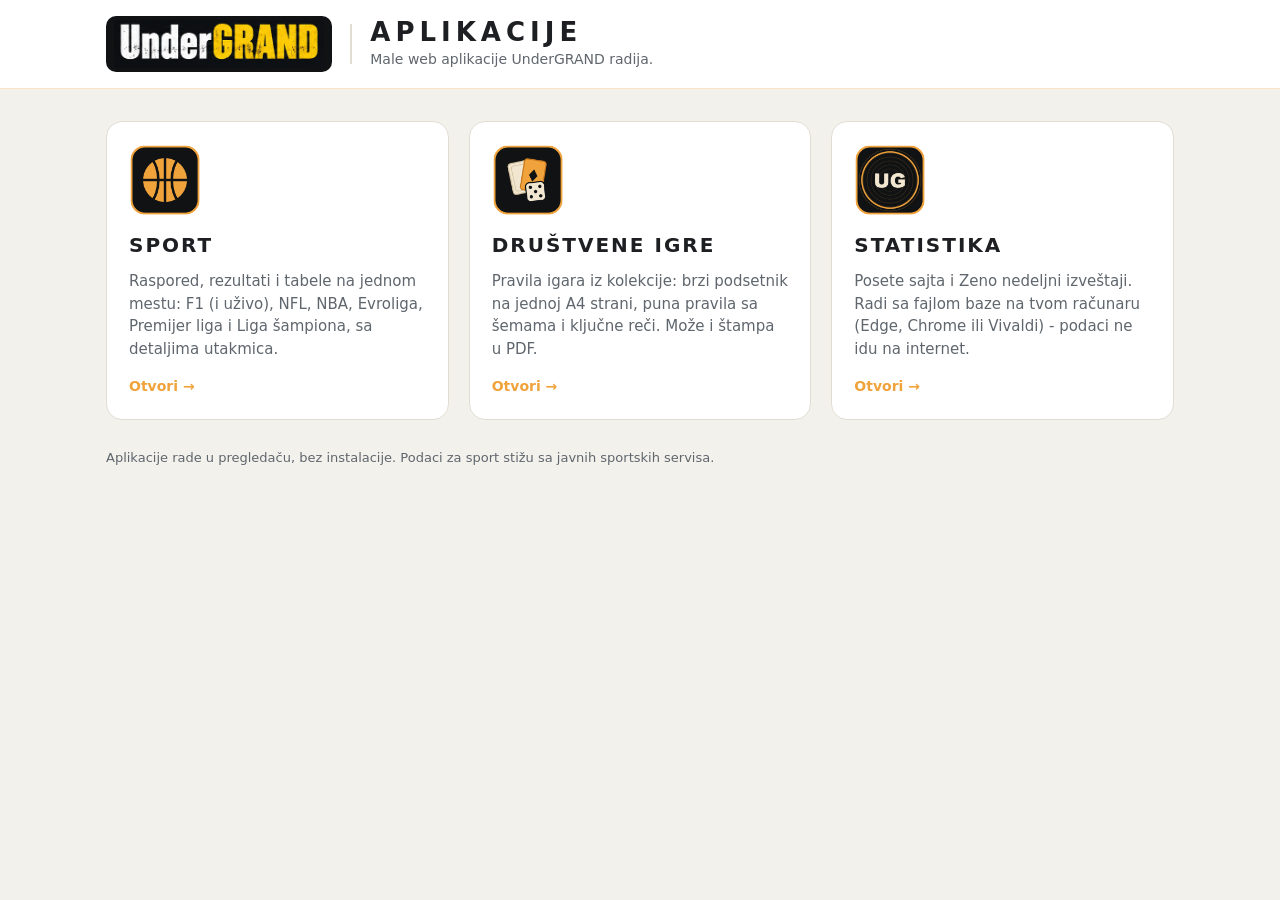
==== index.html @ bc27fa92 "Objava 19. 10. 2026. 10:19" ====
<!doctype html>
<html lang="sr-Latn">
<head>
<meta charset="utf-8">
<meta name="viewport" content="width=device-width, initial-scale=1">
<title>UnderGRAND aplikacije</title>
<meta name="description" content="UnderGRAND web aplikacije: sportski rezultati, pravila društvenih igara i statistika.">
<link rel="icon" href="statistika/assets/app.ico">
<style>
  :root {
    --bg: #101214; --header: #0b0d0f; --surface: #171a1d; --surface2: #1e2226; --line: #2e3439;
    --text: #f1efea; --muted: #9aa1a7; --acc: #F0A23B; --acc-on: #1b1206;
    color-scheme: dark;
  }
  @media (prefers-color-scheme: light) {
    :root { --bg: #f3f1ec; --header: #ffffff; --surface: #ffffff; --surface2: #f8f6f2; --line: #e2ddd3; --text: #1d1f22; --muted: #5f666d; color-scheme: light; }
    .logo { background: #101214; border-radius: 10px; padding: 4px 8px; }
  }
  * { box-sizing: border-box; }
  body { margin: 0; background: var(--bg); color: var(--text); font: 16px/1.5 system-ui, -apple-system, "Segoe UI", Roboto, sans-serif; }
  header { background: var(--header); border-bottom: 1px solid rgb(240 162 59 / .3); }
  .top { max-width: 1100px; margin: 0 auto; padding: 16px; display: flex; align-items: center; gap: 18px; }
  .logo { height: 56px; display: block; }
  .sep { width: 2px; align-self: stretch; margin: 8px 0; background: var(--line); }
  h1 { margin: 0; font-size: 26px; font-weight: 800; letter-spacing: 5px; line-height: 1.1; }
  .slogan { margin: 3px 0 0; color: var(--muted); font-size: 14px; }
  main { max-width: 1100px; margin: 0 auto; padding: 32px 16px 48px; }
  .grid { display: grid; grid-template-columns: repeat(auto-fit, minmax(280px, 1fr)); gap: 20px; }
  a.app { display: flex; flex-direction: column; gap: 10px; padding: 22px; background: var(--surface); border: 1px solid var(--line); border-radius: 16px; color: inherit; text-decoration: none; transition: border-color .15s, transform .15s; }
  a.app:hover { border-color: var(--acc); transform: translateY(-2px); }
  a.app:focus-visible { outline: 2px solid var(--acc); outline-offset: 3px; }
  .app img { width: 72px; height: 72px; }
  .app h2 { margin: 4px 0 0; font-size: 20px; letter-spacing: 2px; }
  .app p { margin: 0; color: var(--muted); font-size: 15px; }
  .app .go { margin-top: auto; padding-top: 6px; color: var(--acc); font-weight: 700; font-size: 14px; }
  .note { margin: 28px 0 0; color: var(--muted); font-size: 13px; }
  @media (max-width: 600px) { .sep { display: none; } .logo { height: 42px; } h1 { font-size: 19px; letter-spacing: 3px; } }
</style>
</head>
<body>
<header>
  <div class="top">
    <img class="logo" src="statistika/assets/logo.png" alt="UnderGRAND">
    <div class="sep" aria-hidden="true"></div>
    <div>
      <h1>APLIKACIJE</h1>
      <p class="slogan">Male web aplikacije UnderGRAND radija.</p>
    </div>
  </div>
</header>
<main>
  <div class="grid">
    <a class="app" href="sport/">
      <img src="sport/assets/app.ico" alt="">
      <h2>SPORT</h2>
      <p>Raspored, rezultati i tabele na jednom mestu: F1 (i uživo), NFL, NBA, Evroliga, Premijer liga i Liga šampiona, sa detaljima utakmica.</p>
      <span class="go">Otvori →</span>
    </a>
    <a class="app" href="igre/">
      <img src="igre/assets/app.ico" alt="">
      <h2>DRUŠTVENE IGRE</h2>
      <p>Pravila igara iz kolekcije: brzi podsetnik na jednoj A4 strani, puna pravila sa šemama i ključne reči. Može i štampa u PDF.</p>
      <span class="go">Otvori →</span>
    </a>
    <a class="app" href="statistika/">
      <img src="statistika/assets/app.ico" alt="">
      <h2>STATISTIKA</h2>
      <p>Posete sajta i Zeno nedeljni izveštaji. Radi sa fajlom baze na tvom računaru (Edge, Chrome ili Vivaldi) - podaci ne idu na internet.</p>
      <span class="go">Otvori →</span>
    </a>
  </div>
  <p class="note">Aplikacije rade u pregledaču, bez instalacije. Podaci za sport stižu sa javnih sportskih servisa.</p>
</main>
</body>
</html>
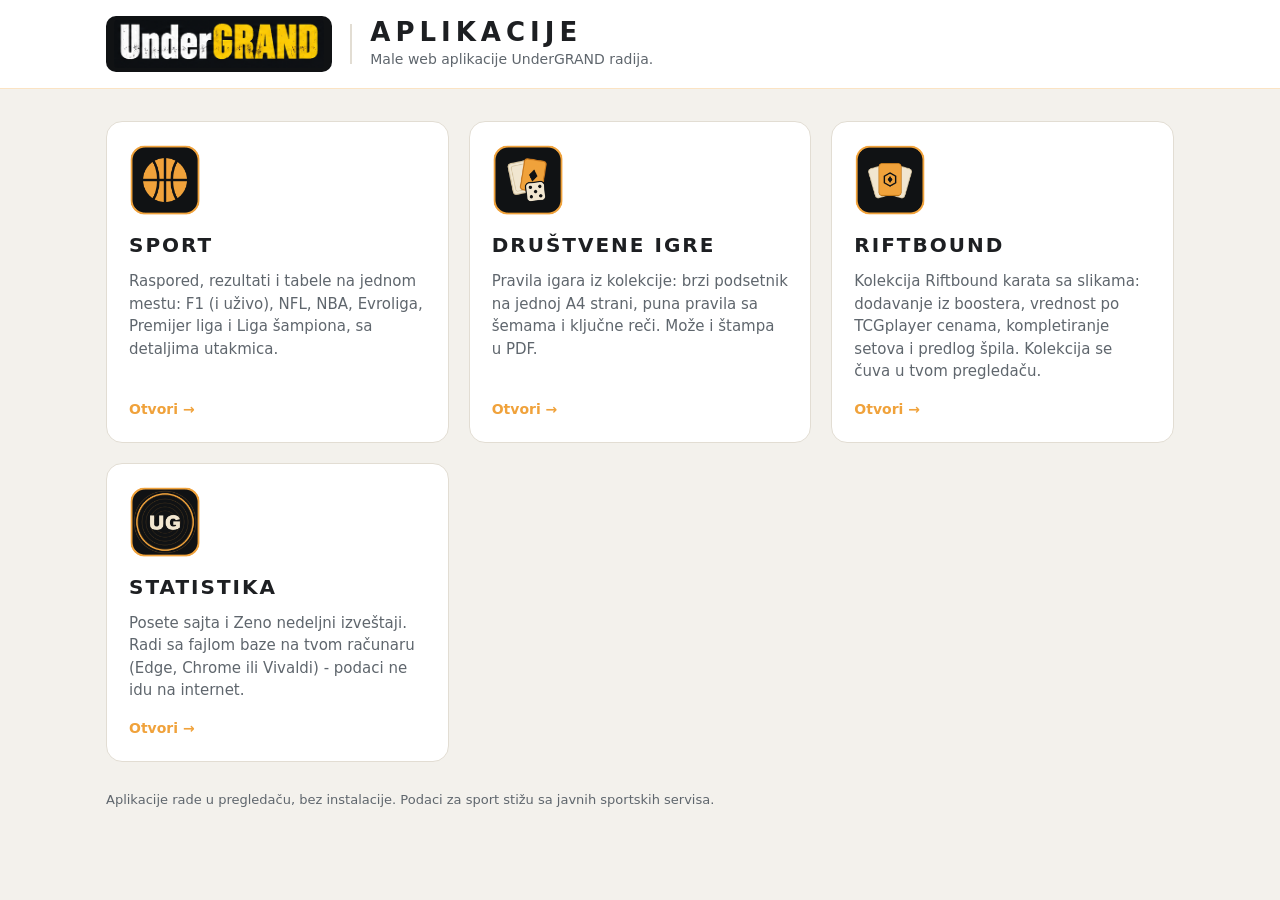
==== commit 16ddf7da: "Objava 19. 10. 2026. 11:11" ====
--- a/index.html
+++ b/index.html
@@ -4,7 +4,7 @@
 <meta charset="utf-8">
 <meta name="viewport" content="width=device-width, initial-scale=1">
 <title>UnderGRAND aplikacije</title>
-<meta name="description" content="UnderGRAND web aplikacije: sportski rezultati, pravila društvenih igara i statistika.">
+<meta name="description" content="UnderGRAND web aplikacije: sportski rezultati, pravila društvenih igara, Riftbound kolekcija i statistika.">
 <link rel="icon" href="statistika/assets/app.ico">
 <style>
   :root {
@@ -62,6 +62,12 @@
       <p>Pravila igara iz kolekcije: brzi podsetnik na jednoj A4 strani, puna pravila sa šemama i ključne reči. Može i štampa u PDF.</p>
       <span class="go">Otvori →</span>
     </a>
+    <a class="app" href="riftbound/">
+      <img src="riftbound/assets/app.ico" alt="">
+      <h2>RIFTBOUND</h2>
+      <p>Kolekcija Riftbound karata sa slikama: dodavanje iz boostera, vrednost po TCGplayer cenama, kompletiranje setova i predlog špila. Kolekcija se čuva u tvom pregledaču.</p>
+      <span class="go">Otvori →</span>
+    </a>
     <a class="app" href="statistika/">
       <img src="statistika/assets/app.ico" alt="">
       <h2>STATISTIKA</h2>
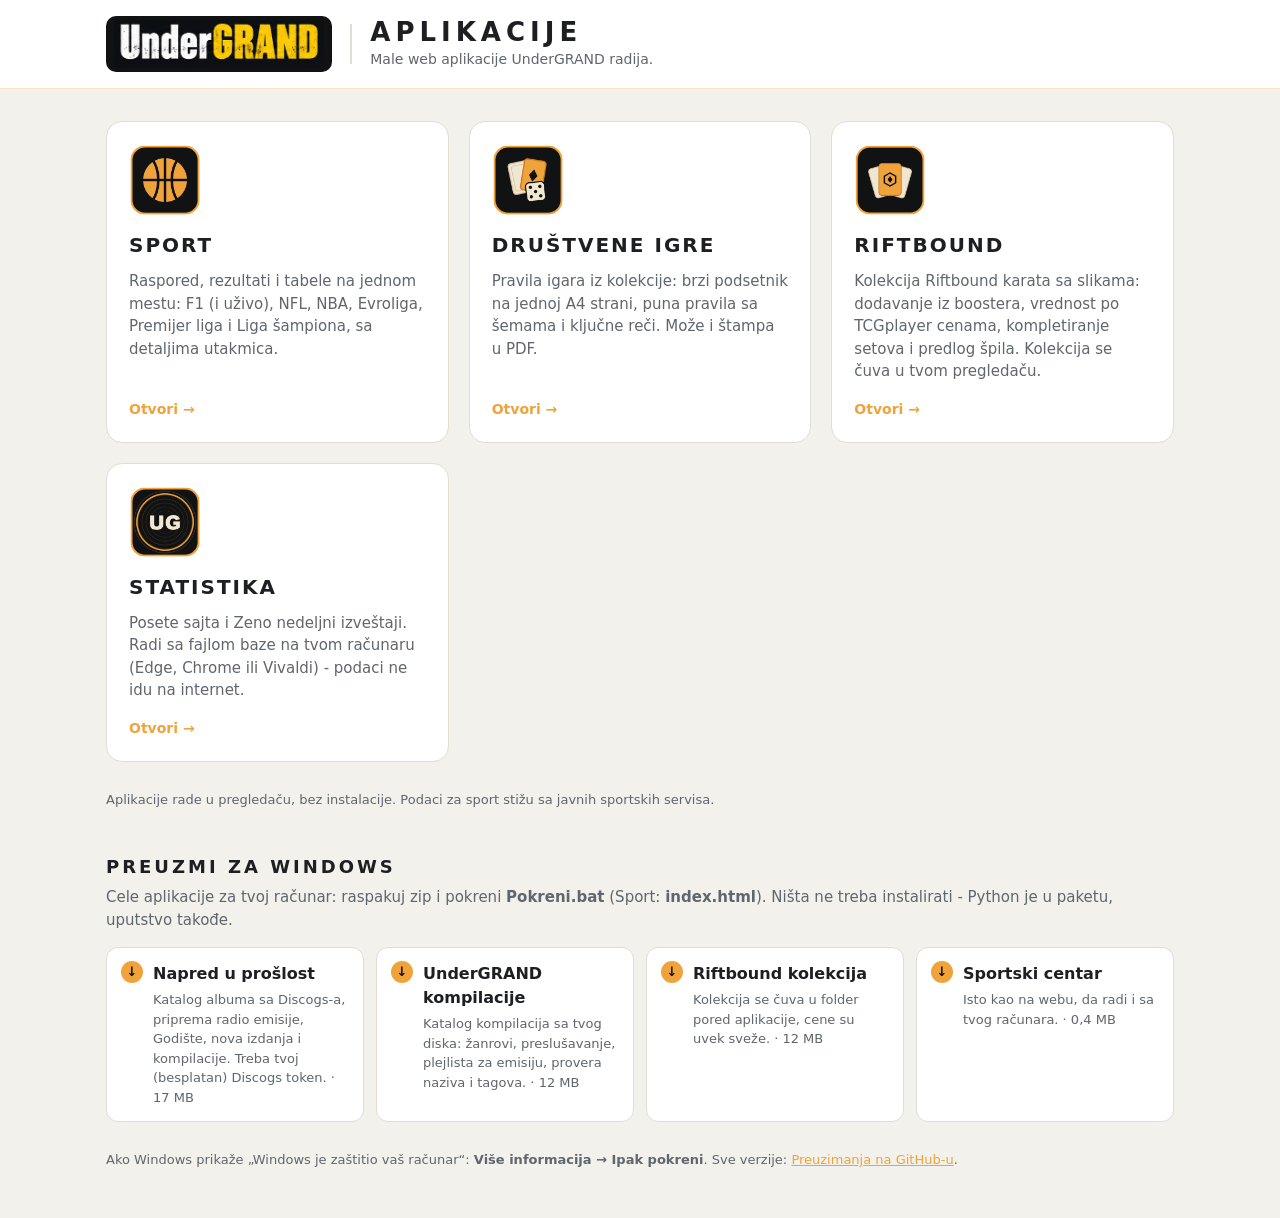
==== commit 622d9cf9: "Objava 19. 10. 2026. 11:25" ====
--- a/index.html
+++ b/index.html
@@ -34,6 +34,15 @@
   .app p { margin: 0; color: var(--muted); font-size: 15px; }
   .app .go { margin-top: auto; padding-top: 6px; color: var(--acc); font-weight: 700; font-size: 14px; }
   .note { margin: 28px 0 0; color: var(--muted); font-size: 13px; }
+  .note a { color: var(--acc); }
+  .dl-h { margin: 44px 0 6px; font-size: 18px; letter-spacing: 3px; text-transform: uppercase; }
+  .dl-intro { margin: 0 0 16px; color: var(--muted); font-size: 15px; }
+  .dl { display: grid; grid-template-columns: repeat(auto-fit, minmax(250px, 1fr)); gap: 12px; }
+  a.dl-item { display: flex; flex-direction: column; gap: 4px; padding: 14px 16px 14px 46px; position: relative; background: var(--surface); border: 1px solid var(--line); border-radius: 12px; color: inherit; text-decoration: none; transition: border-color .15s; }
+  a.dl-item::before { content: "↓"; position: absolute; left: 14px; top: 13px; width: 22px; height: 22px; border-radius: 50%; background: var(--acc); color: var(--acc-on); font-weight: 800; display: grid; place-items: center; font-size: 13px; }
+  a.dl-item:hover { border-color: var(--acc); }
+  a.dl-item:focus-visible { outline: 2px solid var(--acc); outline-offset: 3px; }
+  .dl-item span { color: var(--muted); font-size: 13px; }
   @media (max-width: 600px) { .sep { display: none; } .logo { height: 42px; } h1 { font-size: 19px; letter-spacing: 3px; } }
 </style>
 </head>
@@ -76,6 +85,24 @@
     </a>
   </div>
   <p class="note">Aplikacije rade u pregledaču, bez instalacije. Podaci za sport stižu sa javnih sportskih servisa.</p>
+
+  <h2 class="dl-h">Preuzmi za Windows</h2>
+  <p class="dl-intro">Cele aplikacije za tvoj računar: raspakuj zip i pokreni <b>Pokreni.bat</b> (Sport: <b>index.html</b>). Ništa ne treba instalirati - Python je u paketu, uputstvo takođe.</p>
+  <div class="dl">
+    <a class="dl-item" href="https://github.com/gomez021ns-jpg/undergrand-aplikacije/releases/latest/download/Napred-u-proslost.zip">
+      <b>Napred u prošlost</b><span>Katalog albuma sa Discogs-a, priprema radio emisije, Godište, nova izdanja i kompilacije. Treba tvoj (besplatan) Discogs token. · 17 MB</span>
+    </a>
+    <a class="dl-item" href="https://github.com/gomez021ns-jpg/undergrand-aplikacije/releases/latest/download/UnderGRAND-kompilacije.zip">
+      <b>UnderGRAND kompilacije</b><span>Katalog kompilacija sa tvog diska: žanrovi, preslušavanje, plejlista za emisiju, provera naziva i tagova. · 12 MB</span>
+    </a>
+    <a class="dl-item" href="https://github.com/gomez021ns-jpg/undergrand-aplikacije/releases/latest/download/Riftbound-kolekcija.zip">
+      <b>Riftbound kolekcija</b><span>Kolekcija se čuva u folder pored aplikacije, cene su uvek sveže. · 12 MB</span>
+    </a>
+    <a class="dl-item" href="https://github.com/gomez021ns-jpg/undergrand-aplikacije/releases/latest/download/Sportski-centar.zip">
+      <b>Sportski centar</b><span>Isto kao na webu, da radi i sa tvog računara. · 0,4 MB</span>
+    </a>
+  </div>
+  <p class="note">Ako Windows prikaže „Windows je zaštitio vaš računar“: <b>Više informacija → Ipak pokreni</b>. Sve verzije: <a href="https://github.com/gomez021ns-jpg/undergrand-aplikacije/releases">Preuzimanja na GitHub-u</a>.</p>
 </main>
 </body>
 </html>
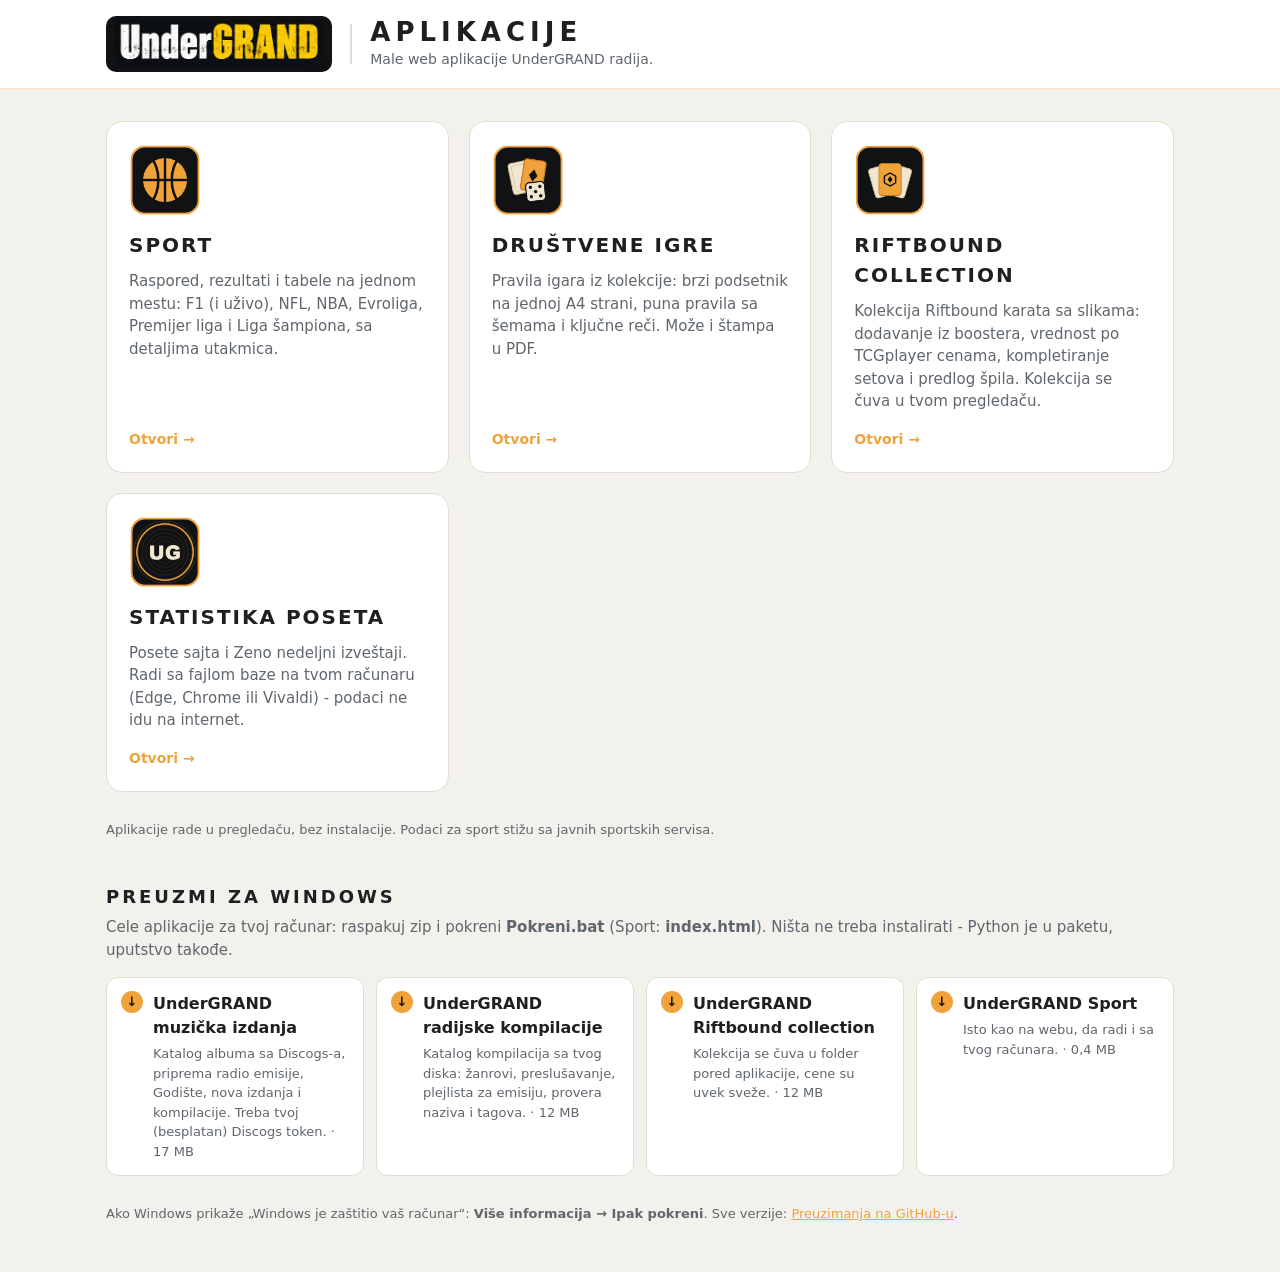
==== commit 99335e7a: "Objava 28. 10. 2026. 16:47" ====
--- a/index.html
+++ b/index.html
@@ -4,7 +4,7 @@
 <meta charset="utf-8">
 <meta name="viewport" content="width=device-width, initial-scale=1">
 <title>UnderGRAND aplikacije</title>
-<meta name="description" content="UnderGRAND web aplikacije: sportski rezultati, pravila društvenih igara, Riftbound kolekcija i statistika.">
+<meta name="description" content="UnderGRAND web aplikacije: sportski rezultati, pravila društvenih igara, Riftbound collection i statistika poseta.">
 <link rel="icon" href="statistika/assets/app.ico">
 <style>
   :root {
@@ -73,13 +73,13 @@
     </a>
     <a class="app" href="riftbound/">
       <img src="riftbound/assets/app.ico" alt="">
-      <h2>RIFTBOUND</h2>
+      <h2>RIFTBOUND COLLECTION</h2>
       <p>Kolekcija Riftbound karata sa slikama: dodavanje iz boostera, vrednost po TCGplayer cenama, kompletiranje setova i predlog špila. Kolekcija se čuva u tvom pregledaču.</p>
       <span class="go">Otvori →</span>
     </a>
     <a class="app" href="statistika/">
       <img src="statistika/assets/app.ico" alt="">
-      <h2>STATISTIKA</h2>
+      <h2>STATISTIKA POSETA</h2>
       <p>Posete sajta i Zeno nedeljni izveštaji. Radi sa fajlom baze na tvom računaru (Edge, Chrome ili Vivaldi) - podaci ne idu na internet.</p>
       <span class="go">Otvori →</span>
     </a>
@@ -89,17 +89,17 @@
   <h2 class="dl-h">Preuzmi za Windows</h2>
   <p class="dl-intro">Cele aplikacije za tvoj računar: raspakuj zip i pokreni <b>Pokreni.bat</b> (Sport: <b>index.html</b>). Ništa ne treba instalirati - Python je u paketu, uputstvo takođe.</p>
   <div class="dl">
-    <a class="dl-item" href="https://github.com/gomez021ns-jpg/undergrand-aplikacije/releases/latest/download/Napred-u-proslost.zip">
-      <b>Napred u prošlost</b><span>Katalog albuma sa Discogs-a, priprema radio emisije, Godište, nova izdanja i kompilacije. Treba tvoj (besplatan) Discogs token. · 17 MB</span>
+    <a class="dl-item" href="https://github.com/gomez021ns-jpg/undergrand-aplikacije/releases/latest/download/UnderGRAND-muzicka-izdanja.zip">
+      <b>UnderGRAND muzička izdanja</b><span>Katalog albuma sa Discogs-a, priprema radio emisije, Godište, nova izdanja i kompilacije. Treba tvoj (besplatan) Discogs token. · 17 MB</span>
     </a>
-    <a class="dl-item" href="https://github.com/gomez021ns-jpg/undergrand-aplikacije/releases/latest/download/UnderGRAND-kompilacije.zip">
-      <b>UnderGRAND kompilacije</b><span>Katalog kompilacija sa tvog diska: žanrovi, preslušavanje, plejlista za emisiju, provera naziva i tagova. · 12 MB</span>
+    <a class="dl-item" href="https://github.com/gomez021ns-jpg/undergrand-aplikacije/releases/latest/download/UnderGRAND-radijske-kompilacije.zip">
+      <b>UnderGRAND radijske kompilacije</b><span>Katalog kompilacija sa tvog diska: žanrovi, preslušavanje, plejlista za emisiju, provera naziva i tagova. · 12 MB</span>
     </a>
-    <a class="dl-item" href="https://github.com/gomez021ns-jpg/undergrand-aplikacije/releases/latest/download/Riftbound-kolekcija.zip">
-      <b>Riftbound kolekcija</b><span>Kolekcija se čuva u folder pored aplikacije, cene su uvek sveže. · 12 MB</span>
+    <a class="dl-item" href="https://github.com/gomez021ns-jpg/undergrand-aplikacije/releases/latest/download/UnderGRAND-Riftbound-collection.zip">
+      <b>UnderGRAND Riftbound collection</b><span>Kolekcija se čuva u folder pored aplikacije, cene su uvek sveže. · 12 MB</span>
     </a>
-    <a class="dl-item" href="https://github.com/gomez021ns-jpg/undergrand-aplikacije/releases/latest/download/Sportski-centar.zip">
-      <b>Sportski centar</b><span>Isto kao na webu, da radi i sa tvog računara. · 0,4 MB</span>
+    <a class="dl-item" href="https://github.com/gomez021ns-jpg/undergrand-aplikacije/releases/latest/download/UnderGRAND-Sport.zip">
+      <b>UnderGRAND Sport</b><span>Isto kao na webu, da radi i sa tvog računara. · 0,4 MB</span>
     </a>
   </div>
   <p class="note">Ako Windows prikaže „Windows je zaštitio vaš računar“: <b>Više informacija → Ipak pokreni</b>. Sve verzije: <a href="https://github.com/gomez021ns-jpg/undergrand-aplikacije/releases">Preuzimanja na GitHub-u</a>.</p>
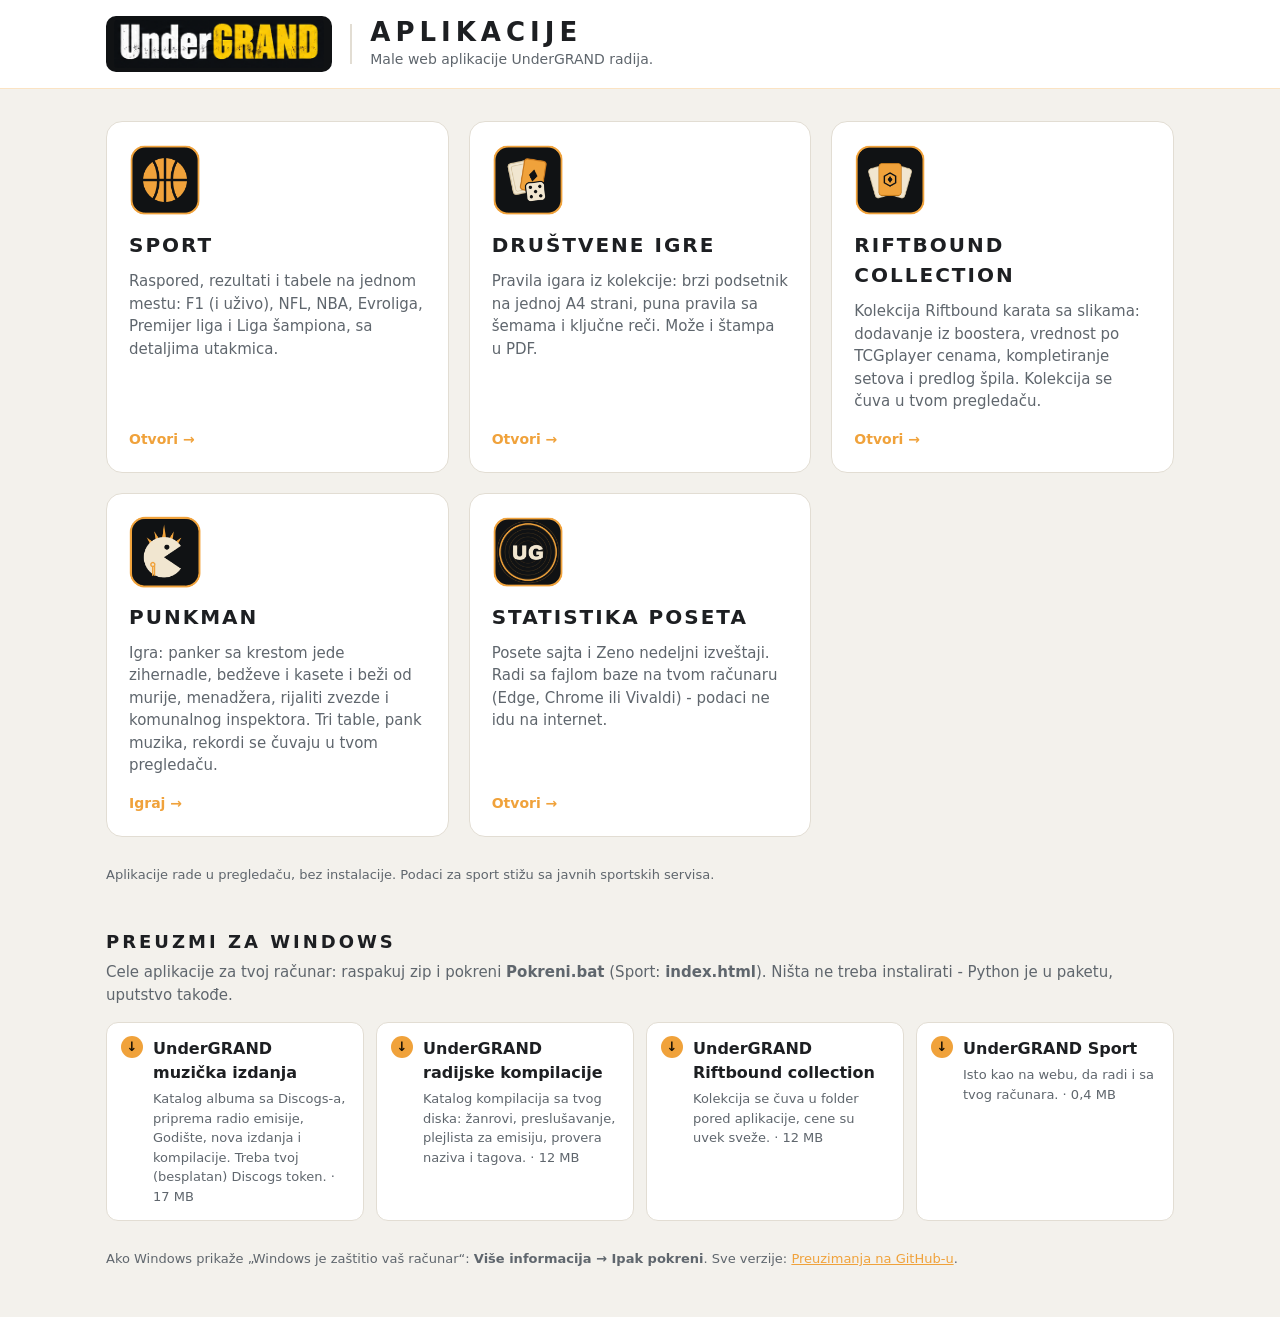
==== commit b2317a43: "Objava 29. 10. 2026. 10:44" ====
--- a/index.html
+++ b/index.html
@@ -4,7 +4,7 @@
 <meta charset="utf-8">
 <meta name="viewport" content="width=device-width, initial-scale=1">
 <title>UnderGRAND aplikacije</title>
-<meta name="description" content="UnderGRAND web aplikacije: sportski rezultati, pravila društvenih igara, Riftbound collection i statistika poseta.">
+<meta name="description" content="UnderGRAND web aplikacije: sportski rezultati, pravila društvenih igara, Riftbound collection, statistika poseta i igra Punkman.">
 <link rel="icon" href="statistika/assets/app.ico">
 <style>
   :root {
@@ -77,6 +77,12 @@
       <p>Kolekcija Riftbound karata sa slikama: dodavanje iz boostera, vrednost po TCGplayer cenama, kompletiranje setova i predlog špila. Kolekcija se čuva u tvom pregledaču.</p>
       <span class="go">Otvori →</span>
     </a>
+    <a class="app" href="punkman/">
+      <img src="punkman/assets/app.ico" alt="">
+      <h2>PUNKMAN</h2>
+      <p>Igra: panker sa krestom jede zihernadle, bedževe i kasete i beži od murije, menadžera, rijaliti zvezde i komunalnog inspektora. Tri table, pank muzika, rekordi se čuvaju u tvom pregledaču.</p>
+      <span class="go">Igraj →</span>
+    </a>
     <a class="app" href="statistika/">
       <img src="statistika/assets/app.ico" alt="">
       <h2>STATISTIKA POSETA</h2>
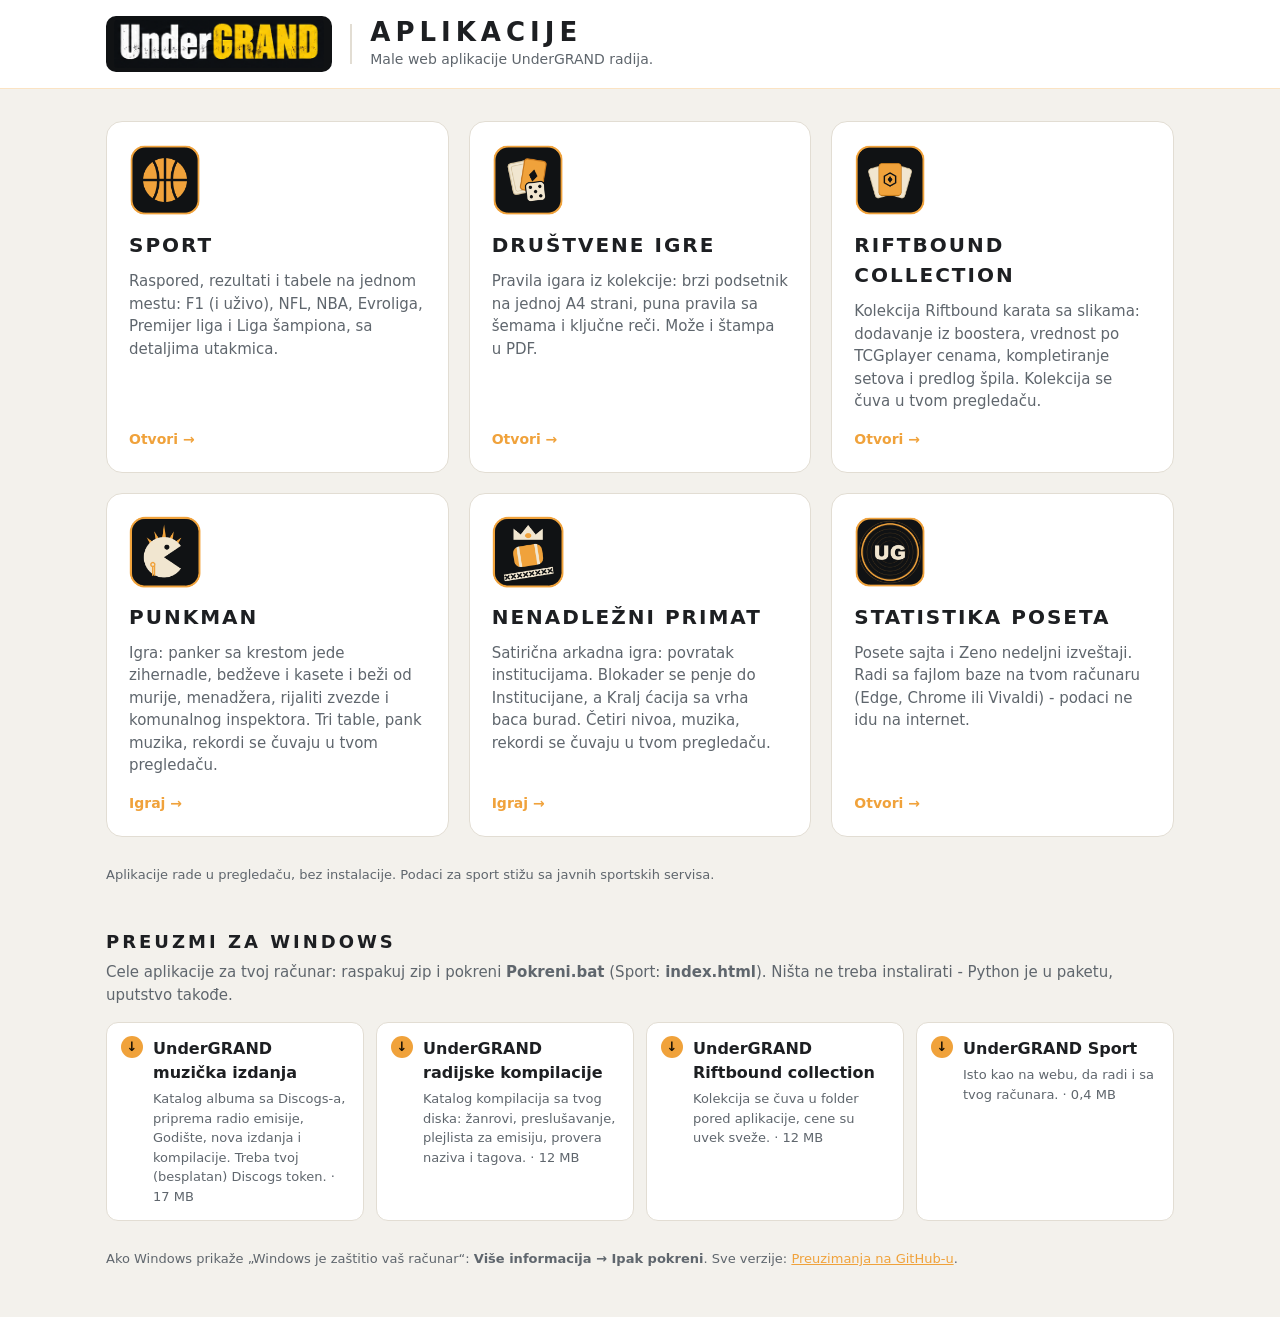
==== commit 31403d76: "Objava 01. 11. 2026. 07:30" ====
--- a/index.html
+++ b/index.html
@@ -4,7 +4,7 @@
 <meta charset="utf-8">
 <meta name="viewport" content="width=device-width, initial-scale=1">
 <title>UnderGRAND aplikacije</title>
-<meta name="description" content="UnderGRAND web aplikacije: sportski rezultati, pravila društvenih igara, Riftbound collection, statistika poseta i igra Punkman.">
+<meta name="description" content="UnderGRAND web aplikacije: sportski rezultati, pravila društvenih igara, Riftbound collection, statistika poseta i igre Punkman i Nenadležni primat.">
 <link rel="icon" href="statistika/assets/app.ico">
 <style>
   :root {
@@ -83,6 +83,12 @@
       <p>Igra: panker sa krestom jede zihernadle, bedževe i kasete i beži od murije, menadžera, rijaliti zvezde i komunalnog inspektora. Tri table, pank muzika, rekordi se čuvaju u tvom pregledaču.</p>
       <span class="go">Igraj →</span>
     </a>
+    <a class="app" href="primat/">
+      <img src="primat/assets/app.ico" alt="">
+      <h2>NENADLEŽNI PRIMAT</h2>
+      <p>Satirična arkadna igra: povratak institucijama. Blokader se penje do Institucijane, a Kralj ćacija sa vrha baca burad. Četiri nivoa, muzika, rekordi se čuvaju u tvom pregledaču.</p>
+      <span class="go">Igraj →</span>
+    </a>
     <a class="app" href="statistika/">
       <img src="statistika/assets/app.ico" alt="">
       <h2>STATISTIKA POSETA</h2>
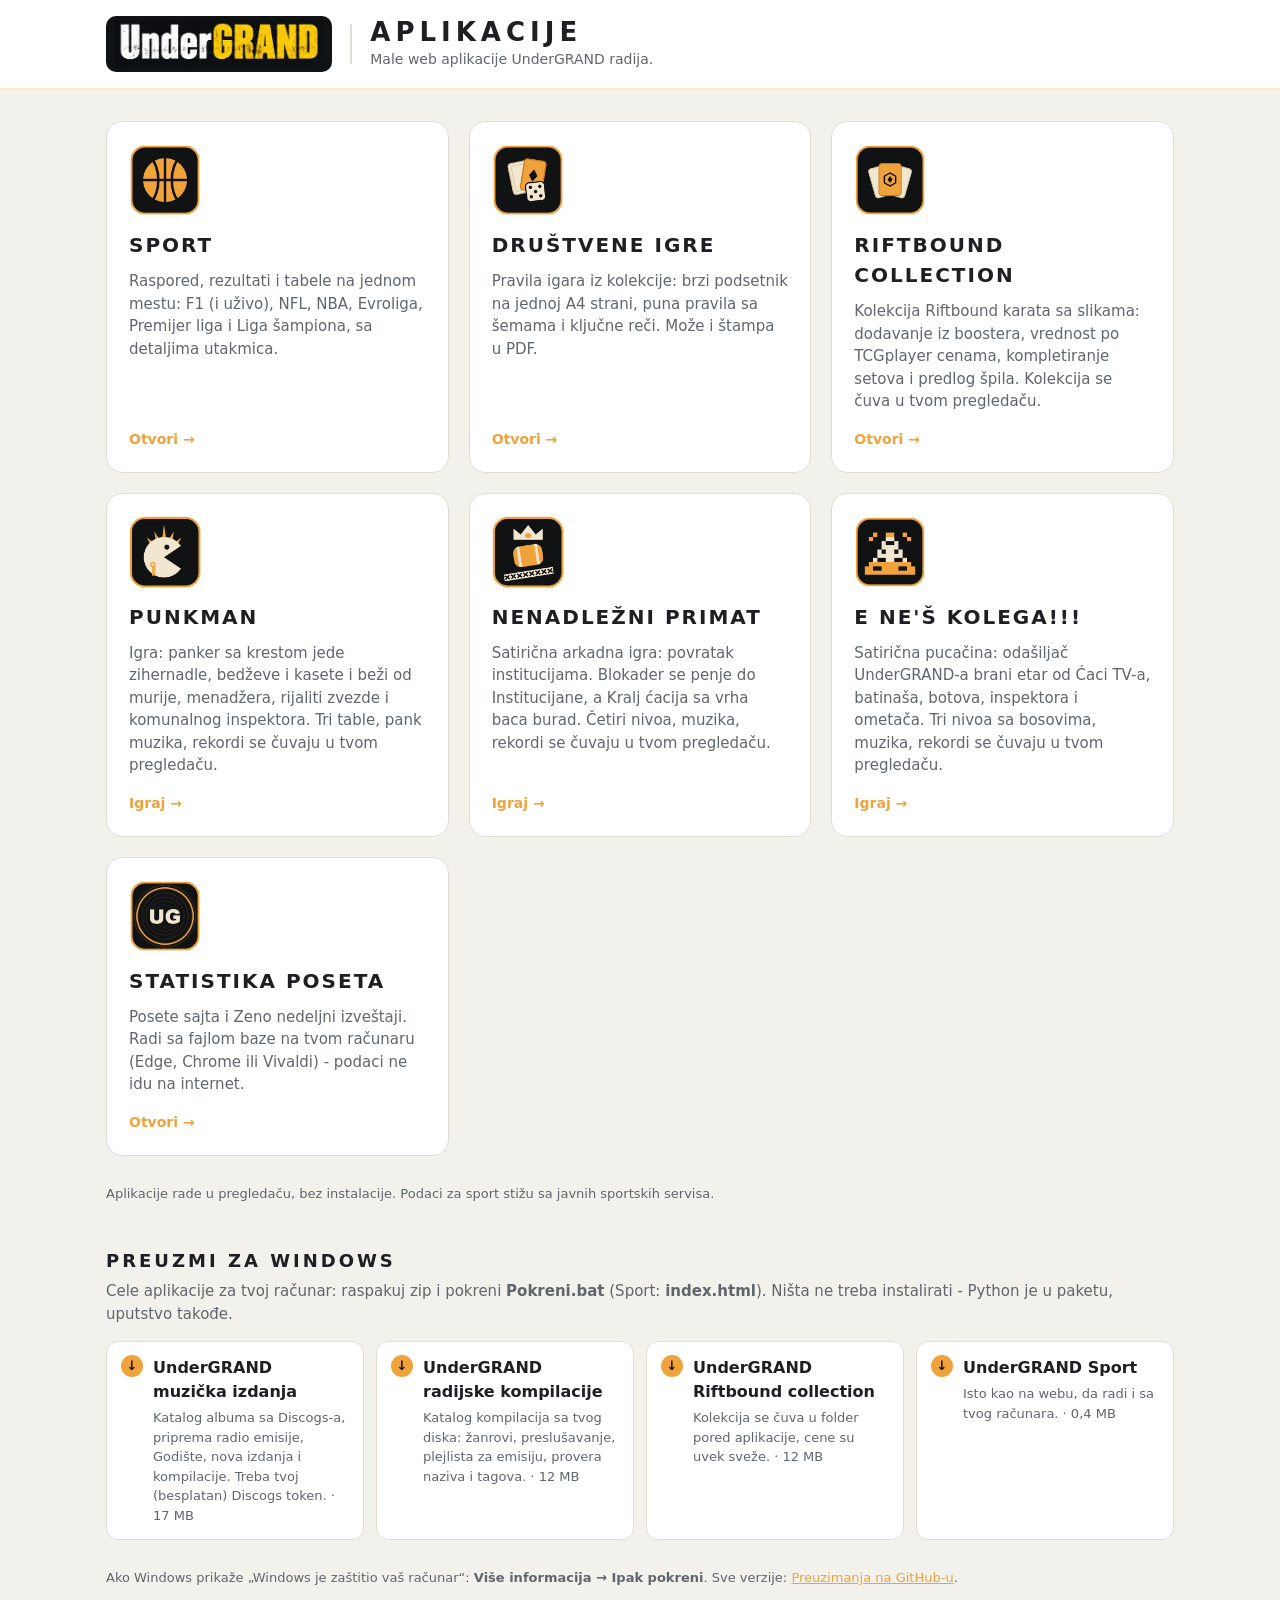
==== commit a8b76408: "Objava 01. 11. 2026. 07:35" ====
--- a/index.html
+++ b/index.html
@@ -4,7 +4,7 @@
 <meta charset="utf-8">
 <meta name="viewport" content="width=device-width, initial-scale=1">
 <title>UnderGRAND aplikacije</title>
-<meta name="description" content="UnderGRAND web aplikacije: sportski rezultati, pravila društvenih igara, Riftbound collection, statistika poseta i igre Punkman i Nenadležni primat.">
+<meta name="description" content="UnderGRAND web aplikacije: sportski rezultati, pravila društvenih igara, Riftbound collection, statistika poseta i igre Punkman, Nenadležni primat i E ne'š kolega!!!">
 <link rel="icon" href="statistika/assets/app.ico">
 <style>
   :root {
@@ -89,6 +89,12 @@
       <p>Satirična arkadna igra: povratak institucijama. Blokader se penje do Institucijane, a Kralj ćacija sa vrha baca burad. Četiri nivoa, muzika, rekordi se čuvaju u tvom pregledaču.</p>
       <span class="go">Igraj →</span>
     </a>
+    <a class="app" href="kolega/">
+      <img src="kolega/assets/app.ico" alt="">
+      <h2>E NE'Š KOLEGA!!!</h2>
+      <p>Satirična pucačina: odašiljač UnderGRAND-a brani etar od Ćaci TV-a, batinaša, botova, inspektora i ometača. Tri nivoa sa bosovima, muzika, rekordi se čuvaju u tvom pregledaču.</p>
+      <span class="go">Igraj →</span>
+    </a>
     <a class="app" href="statistika/">
       <img src="statistika/assets/app.ico" alt="">
       <h2>STATISTIKA POSETA</h2>
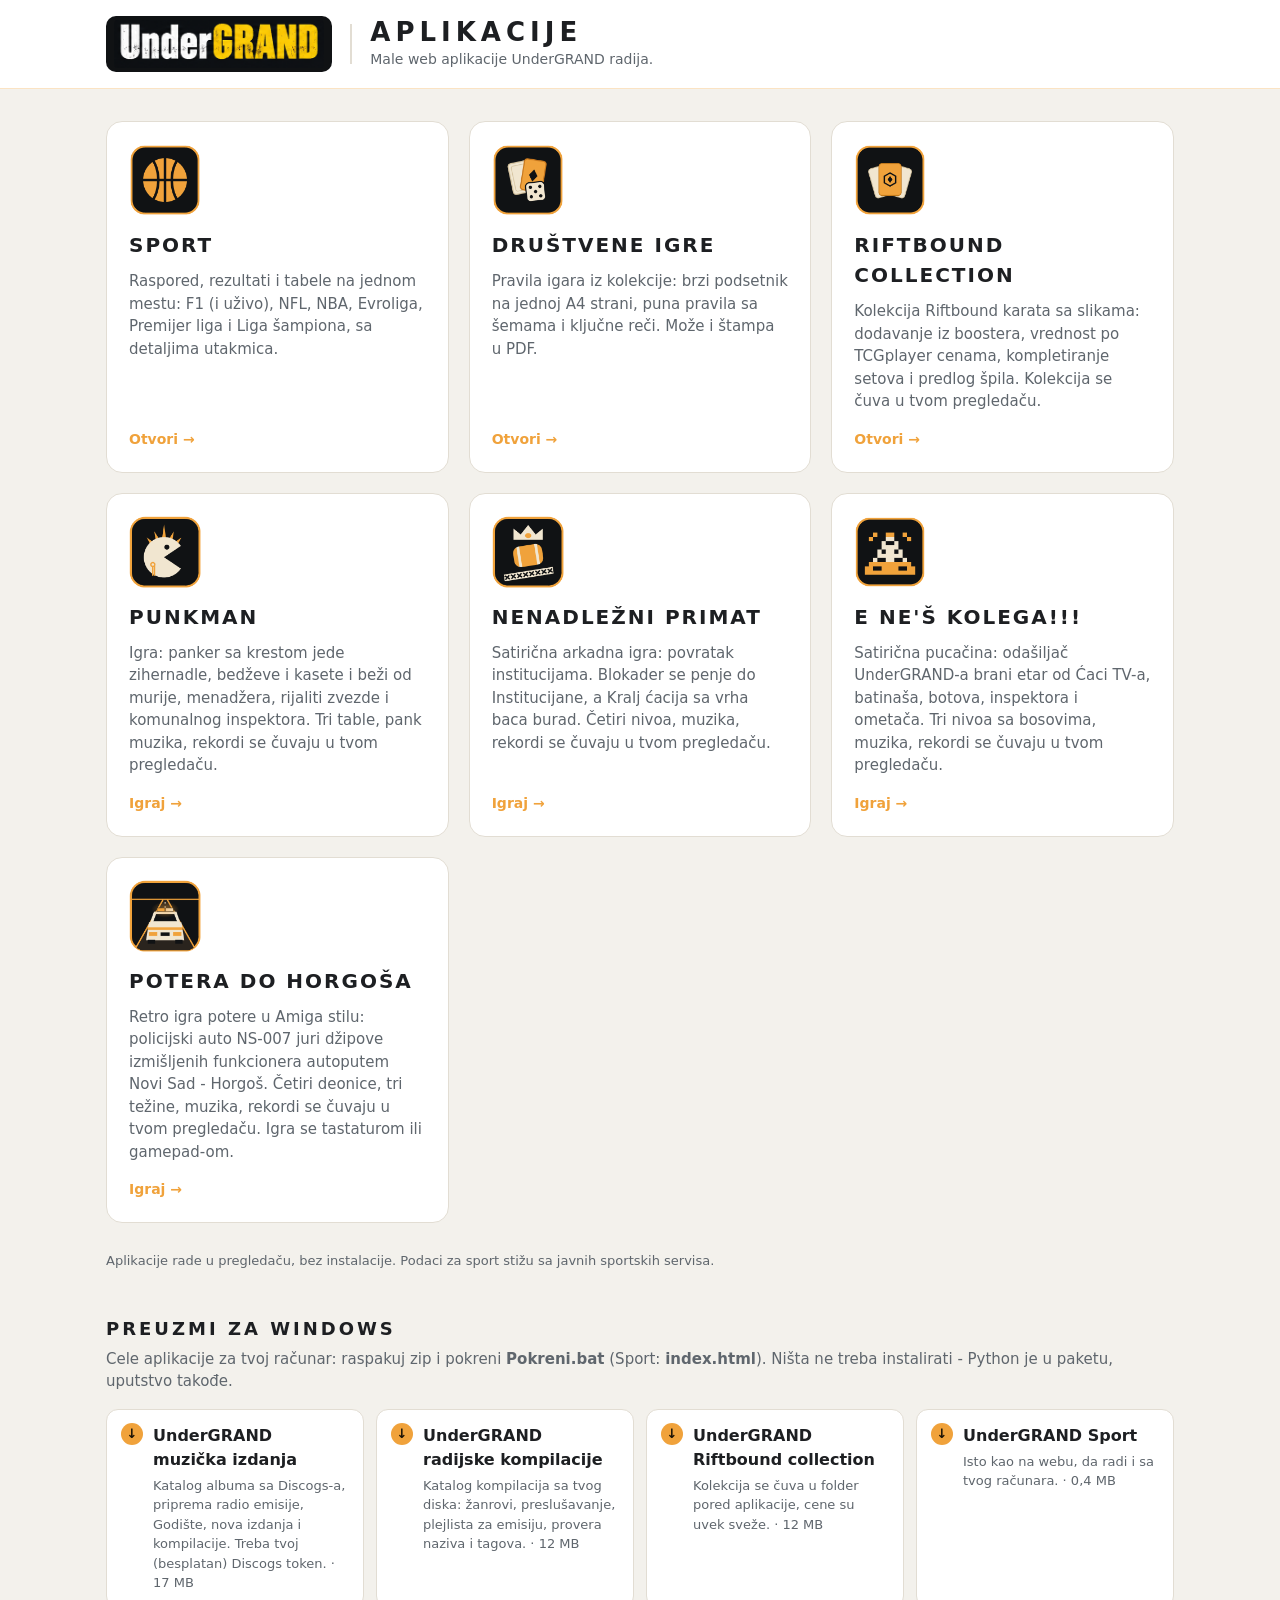
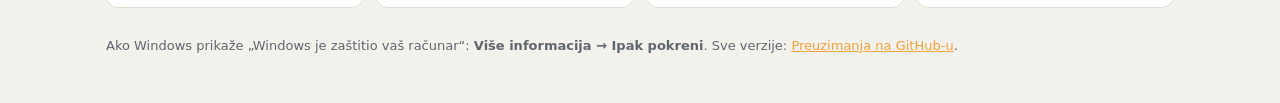
==== commit 52c2c67b: "Objava 20. 11. 2026. 12:03" ====
--- a/index.html
+++ b/index.html
@@ -4,8 +4,8 @@
 <meta charset="utf-8">
 <meta name="viewport" content="width=device-width, initial-scale=1">
 <title>UnderGRAND aplikacije</title>
-<meta name="description" content="UnderGRAND web aplikacije: sportski rezultati, pravila društvenih igara, Riftbound collection, statistika poseta i igre Punkman, Nenadležni primat i E ne'š kolega!!!">
-<link rel="icon" href="statistika/assets/app.ico">
+<meta name="description" content="UnderGRAND web aplikacije: sportski rezultati, pravila društvenih igara, Riftbound collection i igre Punkman, Nenadležni primat, E ne'š kolega!!! i Potera do Horgoša">
+<link rel="icon" href="sport/assets/app.ico">
 <style>
   :root {
     --bg: #101214; --header: #0b0d0f; --surface: #171a1d; --surface2: #1e2226; --line: #2e3439;
@@ -49,7 +49,7 @@
 <body>
 <header>
   <div class="top">
-    <img class="logo" src="statistika/assets/logo.png" alt="UnderGRAND">
+    <img class="logo" src="sport/assets/logo.png" alt="UnderGRAND">
     <div class="sep" aria-hidden="true"></div>
     <div>
       <h1>APLIKACIJE</h1>
@@ -95,11 +95,11 @@
       <p>Satirična pucačina: odašiljač UnderGRAND-a brani etar od Ćaci TV-a, batinaša, botova, inspektora i ometača. Tri nivoa sa bosovima, muzika, rekordi se čuvaju u tvom pregledaču.</p>
       <span class="go">Igraj →</span>
     </a>
-    <a class="app" href="statistika/">
-      <img src="statistika/assets/app.ico" alt="">
-      <h2>STATISTIKA POSETA</h2>
-      <p>Posete sajta i Zeno nedeljni izveštaji. Radi sa fajlom baze na tvom računaru (Edge, Chrome ili Vivaldi) - podaci ne idu na internet.</p>
-      <span class="go">Otvori →</span>
+    <a class="app" href="potera/">
+      <img src="potera/assets/app.ico" alt="">
+      <h2>POTERA DO HORGOŠA</h2>
+      <p>Retro igra potere u Amiga stilu: policijski auto NS-007 juri džipove izmišljenih funkcionera autoputem Novi Sad - Horgoš. Četiri deonice, tri težine, muzika, rekordi se čuvaju u tvom pregledaču. Igra se tastaturom ili gamepad-om.</p>
+      <span class="go">Igraj →</span>
     </a>
   </div>
   <p class="note">Aplikacije rade u pregledaču, bez instalacije. Podaci za sport stižu sa javnih sportskih servisa.</p>
